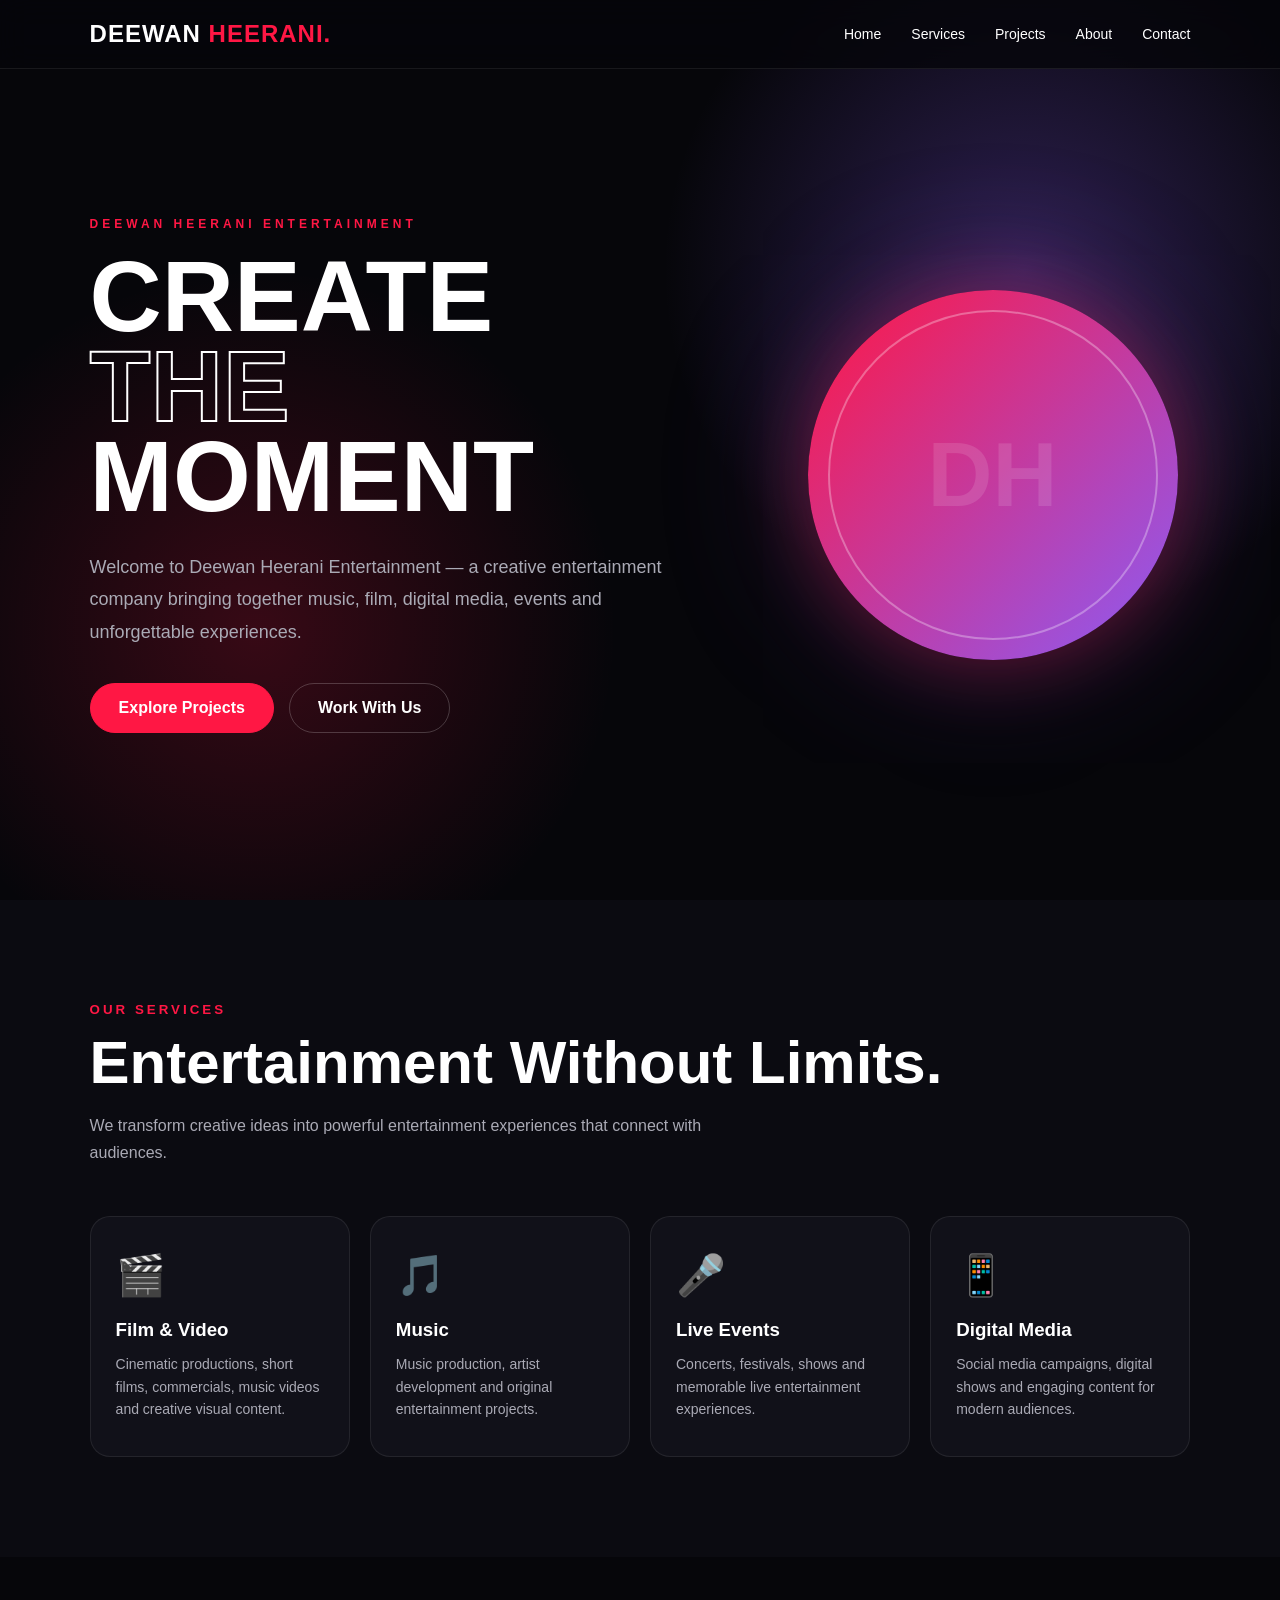
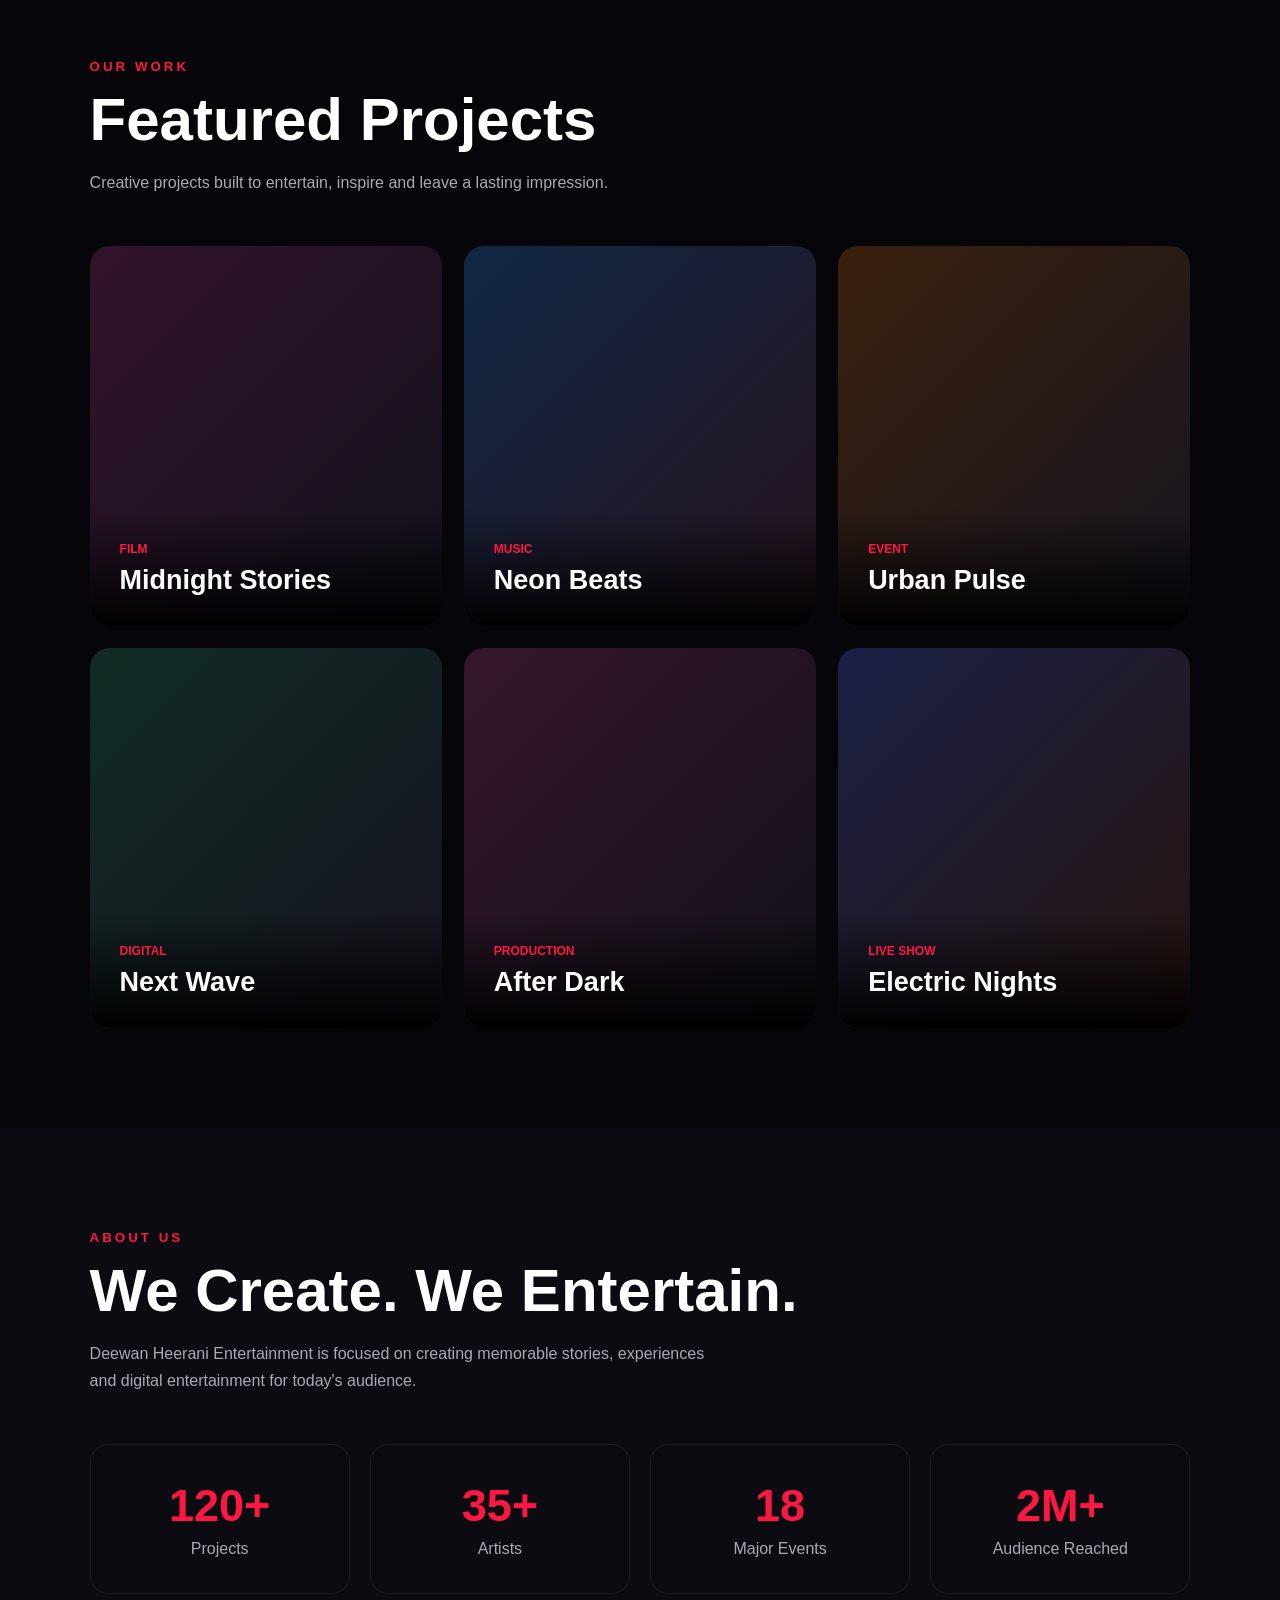
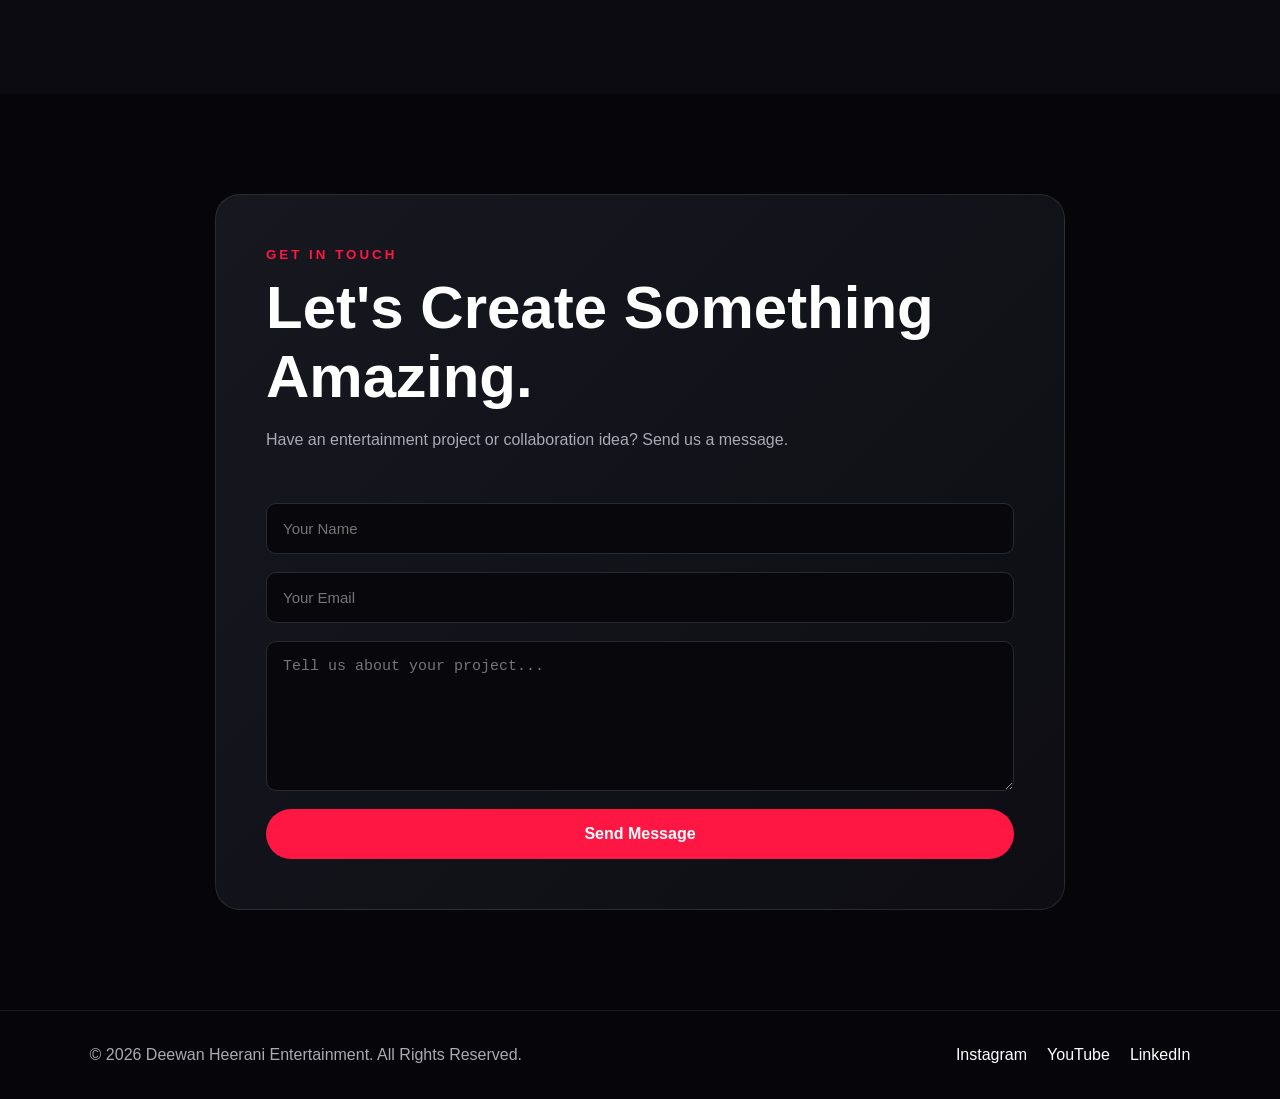
==== index.html @ 34974ae0 "Add files via upload" ====
<!DOCTYPE html>
<html lang="en">
<head>
  <meta charset="UTF-8">
  <meta name="viewport" content="width=device-width, initial-scale=1.0">
  <title>Deewan Heerani | Entertainment</title>
  <link rel="icon" type="image/icon" href="C:\Users\mohit computers\Desktop\first\ChatGPT Image Sep 24, 2026, 09_43_14 AM.png">
  <link rel="stylesheet" href="style.css">
</head>

<body>
  <nav>
    <div class="logo">DEEWAN <span>HEERANI.</span></div>

    <div class="menu" onclick="toggleMenu()">☰</div>

    <ul id="navLinks">
      <li><a href="#home">Home</a></li>
      <li><a href="#services">Services</a></li>
      <li><a href="#projects">Projects</a></li>
      <li><a href="#about">About</a></li>
      <li><a href="#contact">Contact</a></li>
    </ul>
  </nav>
  <section class="hero" id="home">

    <div class="hero-content">

      <div class="tag">
        DEEWAN HEERANI ENTERTAINMENT
      </div>

      <h1>
        CREATE<br>
        <span>THE</span><br>
        MOMENT
      </h1>

      <p>
        Welcome to Deewan Heerani Entertainment — a creative
        entertainment company bringing together music, film,
        digital media, events and unforgettable experiences.
      </p>

      <div class="buttons">
        <a href="#projects" class="btn primary">
          Explore Projects
        </a>

        <a href="#contact" class="btn">
          Work With Us
        </a>
      </div>

    </div>

    <div class="hero-art"></div>

  </section>

  <section class="services" id="services">

    <div class="section-title">
      <small>OUR SERVICES</small>
      <h2>Entertainment Without Limits.</h2>

      <p>
        We transform creative ideas into powerful entertainment
        experiences that connect with audiences.
      </p>
    </div>

    <div class="service-grid">

      <div class="service">
        <div class="service-icon">🎬</div>
        <h3>Film & Video</h3>
        <p>
          Cinematic productions, short films, commercials,
          music videos and creative visual content.
        </p>
      </div>

      <div class="service">
        <div class="service-icon">🎵</div>
        <h3>Music</h3>
        <p>
          Music production, artist development and original
          entertainment projects.
        </p>
      </div>

      <div class="service">
        <div class="service-icon">🎤</div>
        <h3>Live Events</h3>
        <p>
          Concerts, festivals, shows and memorable live
          entertainment experiences.
        </p>
      </div>

      <div class="service">
        <div class="service-icon">📱</div>
        <h3>Digital Media</h3>
        <p>
          Social media campaigns, digital shows and engaging
          content for modern audiences.
        </p>
      </div>

    </div>
  </section>

  <section id="projects">

    <div class="section-title">
      <small>OUR WORK</small>
      <h2>Featured Projects</h2>

      <p>
        Creative projects built to entertain, inspire and
        leave a lasting impression.
      </p>
    </div>

    <div class="projects">

      <div class="project">
        <div class="project-info">
          <span>FILM</span>
          <h3>Midnight Stories</h3>
        </div>
      </div>

      <div class="project">
        <div class="project-info">
          <span>MUSIC</span>
          <h3>Neon Beats</h3>
        </div>
      </div>

      <div class="project">
        <div class="project-info">
          <span>EVENT</span>
          <h3>Urban Pulse</h3>
        </div>
      </div>

      <div class="project">
        <div class="project-info">
          <span>DIGITAL</span>
          <h3>Next Wave</h3>
        </div>
      </div>

      <div class="project">
        <div class="project-info">
          <span>PRODUCTION</span>
          <h3>After Dark</h3>
        </div>
      </div>

      <div class="project">
        <div class="project-info">
          <span>LIVE SHOW</span>
          <h3>Electric Nights</h3>
        </div>
      </div>

    </div>
  </section>

  <section class="about" id="about">

    <div class="section-title">
      <small>ABOUT US</small>
      <h2>We Create. We Entertain.</h2>

      <p>
        Deewan Heerani Entertainment is focused on creating
        memorable stories, experiences and digital entertainment
        for today's audience.
      </p>
    </div>

    <div class="stats">

      <div class="stat">
        <h3>120+</h3>
        <p>Projects</p>
      </div>

      <div class="stat">
        <h3>35+</h3>
        <p>Artists</p>
      </div>

      <div class="stat">
        <h3>18</h3>
        <p>Major Events</p>
      </div>

      <div class="stat">
        <h3>2M+</h3>
        <p>Audience Reached</p>
      </div>

    </div>
  </section>

  <section id="contact">

    <div class="contact-box">

      <div class="section-title">
        <small>GET IN TOUCH</small>
        <h2>Let's Create Something Amazing.</h2>

        <p>
          Have an entertainment project or collaboration idea?
          Send us a message.
        </p>
      </div>

      <form id="contactForm">

        <input
          type="text"
          id="name"
          placeholder="Your Name"
          required
        >

        <input
          type="email"
          id="email"
          placeholder="Your Email"
          required
        >

        <textarea
          id="project"
          placeholder="Tell us about your project..."
          required
        ></textarea>

        <button type="submit">
          Send Message
        </button>

      </form>

      <div id="message"></div>

    </div>
  </section>

  <footer>

    <p>
      © 2026 Deewan Heerani Entertainment.
      All Rights Reserved.
    </p>

    <div class="socials">
      <a href="#">Instagram</a>
      <a href="#">YouTube</a>
      <a href="#">LinkedIn</a>
    </div>

  </footer>

  <script src="script.js">  </script>

</body>
</html>
---- style.css ----
* {
      margin: 0;
      padding: 0;
      box-sizing: border-box;
      scroll-behavior: smooth;
    }

    :root {
      --red: #ff1744;
      --purple: #8b5cf6;
      --black: #06060a;
      --card: #111119;
      --white: #fff;
      --gray: #aaaab5;
    }

    body {
      font-family: Arial, Helvetica, sans-serif;
      background: var(--black);
      color: var(--white);
    }

    /* NAVBAR */
    nav {
      position: fixed;
      top: 0;
      width: 100%;
      z-index: 1000;
      padding: 20px 7%;
      display: flex;
      justify-content: space-between;
      align-items: center;
      background: rgba(6,6,10,.8);
      backdrop-filter: blur(15px);
      border-bottom: 1px solid rgba(255,255,255,.08);
    }

    .logo {
      font-size: 24px;
      font-weight: 900;
      letter-spacing: 1px;
    }

    .logo span {
      color: var(--red);
    }

    nav ul {
      display: flex;
      gap: 30px;
      list-style: none;
    }

    nav a {
      color: white;
      text-decoration: none;
      font-size: 14px;
      transition: .3s;
    }

    nav a:hover {
      color: var(--red);
    }

    .menu {
      display: none;
      font-size: 28px;
      cursor: pointer;
    }

    /* HERO */
    .hero {
      min-height: 100vh;
      padding: 130px 7% 80px;
      display: flex;
      align-items: center;
      position: relative;
      overflow: hidden;
      background:
        radial-gradient(circle at 80% 30%, rgba(139,92,246,.3), transparent 30%),
        radial-gradient(circle at 20% 70%, rgba(255,23,68,.2), transparent 30%);
    }

    .hero-content {
      max-width: 800px;
      position: relative;
      z-index: 2;
    }

    .tag {
      color: var(--red);
      letter-spacing: 4px;
      font-size: 12px;
      font-weight: bold;
      margin-bottom: 20px;
    }

    .hero h1 {
      font-size: clamp(50px, 8vw, 100px);
      line-height: .9;
      text-transform: uppercase;
      margin-bottom: 30px;
    }

    .hero h1 span {
      color: transparent;
      -webkit-text-stroke: 2px white;
    }

    .hero p {
      max-width: 620px;
      color: var(--gray);
      line-height: 1.8;
      font-size: 18px;
      margin-bottom: 35px;
    }

    .buttons {
      display: flex;
      gap: 15px;
      flex-wrap: wrap;
    }

    .btn {
      display: inline-block;
      padding: 15px 28px;
      border-radius: 50px;
      color: white;
      text-decoration: none;
      border: 1px solid rgba(255,255,255,.2);
      font-weight: bold;
      transition: .3s;
    }

    .btn.primary {
      background: var(--red);
      border-color: var(--red);
    }

    .btn:hover {
      transform: translateY(-4px);
      box-shadow: 0 10px 35px rgba(255,23,68,.3);
    }

    /* HERO CIRCLE */
    .hero-art {
      position: absolute;
      right: 8%;
      width: 370px;
      height: 370px;
      border-radius: 50%;
      background: linear-gradient(135deg, var(--red), var(--purple));
      box-shadow:
        0 0 80px rgba(255,23,68,.35),
        0 0 150px rgba(139,92,246,.25);
      animation: float 5s ease-in-out infinite;
    }

    .hero-art::after {
      content: "DH";
      position: absolute;
      inset: 20px;
      border: 2px solid rgba(255,255,255,.3);
      border-radius: 50%;
      display: grid;
      place-items: center;
      font-size: 90px;
      font-weight: 900;
      color: rgba(255,255,255,.12);
    }

    @keyframes float {
      50% {
        transform: translateY(-25px) rotate(8deg);
      }
    }

    /* GENERAL */
    section {
      padding: 100px 7%;
    }

    .section-title {
      margin-bottom: 50px;
    }

    .section-title small {
      color: var(--red);
      letter-spacing: 3px;
      font-weight: bold;
    }

    .section-title h2 {
      font-size: clamp(35px,5vw,60px);
      margin-top: 10px;
    }

    .section-title p {
      color: var(--gray);
      max-width: 620px;
      line-height: 1.7;
      margin-top: 15px;
    }

    /* SERVICES */
    .services {
      background: #0b0b11;
    }

    .service-grid {
      display: grid;
      grid-template-columns: repeat(4,1fr);
      gap: 20px;
    }

    .service {
      background: var(--card);
      padding: 35px 25px;
      border-radius: 20px;
      border: 1px solid rgba(255,255,255,.08);
      transition: .4s;
    }

    .service:hover {
      transform: translateY(-10px);
      border-color: var(--red);
    }

    .service-icon {
      font-size: 40px;
      margin-bottom: 20px;
    }

    .service h3 {
      margin-bottom: 12px;
    }

    .service p {
      color: var(--gray);
      font-size: 14px;
      line-height: 1.6;
    }

    /* PROJECTS */
    .projects {
      display: grid;
      grid-template-columns: repeat(3,1fr);
      gap: 22px;
    }

    .project {
      height: 380px;
      position: relative;
      overflow: hidden;
      border-radius: 20px;
      cursor: pointer;
      background: linear-gradient(135deg,#32132b,#12121c);
      transition: .4s;
    }

    .project:nth-child(2) {
      background: linear-gradient(135deg,#102744,#27131e);
    }

    .project:nth-child(3) {
      background: linear-gradient(135deg,#39200d,#161521);
    }

    .project:nth-child(4) {
      background: linear-gradient(135deg,#102c25,#17121e);
    }

    .project:nth-child(5) {
      background: linear-gradient(135deg,#35162b,#111119);
    }

    .project:nth-child(6) {
      background: linear-gradient(135deg,#1b2046,#25140d);
    }

    .project:hover {
      transform: scale(1.02);
    }

    .project-info {
      position: absolute;
      bottom: 0;
      width: 100%;
      padding: 30px;
      background: linear-gradient(transparent,rgba(0,0,0,.95));
    }

    .project-info span {
      color: var(--red);
      font-size: 12px;
      font-weight: bold;
    }

    .project-info h3 {
      font-size: 27px;
      margin-top: 8px;
    }

    /* ABOUT */
    .about {
      background: #0b0b11;
    }

    .stats {
      display: grid;
      grid-template-columns: repeat(4,1fr);
      gap: 20px;
    }

    .stat {
      text-align: center;
      padding: 35px 15px;
      border: 1px solid rgba(255,255,255,.08);
      border-radius: 18px;
    }

    .stat h3 {
      color: var(--red);
      font-size: 45px;
    }

    .stat p {
      color: var(--gray);
      margin-top: 8px;
    }

    /* CONTACT */
    .contact-box {
      max-width: 850px;
      margin: auto;
      padding: 50px;
      border-radius: 25px;
      background: linear-gradient(135deg,#171720,#0d0d13);
      border: 1px solid rgba(255,255,255,.1);
    }

    form {
      display: grid;
      gap: 18px;
    }

    input,
    textarea {
      width: 100%;
      padding: 16px;
      background: #08080c;
      color: white;
      border: 1px solid #292936;
      border-radius: 10px;
      outline: none;
      font-size: 15px;
    }

    input:focus,
    textarea:focus {
      border-color: var(--red);
    }

    textarea {
      min-height: 150px;
      resize: vertical;
    }

    button {
      padding: 16px;
      border: none;
      border-radius: 50px;
      background: var(--red);
      color: white;
      font-size: 16px;
      font-weight: bold;
      cursor: pointer;
      transition: .3s;
    }

    button:hover {
      background: #e00035;
      transform: translateY(-2px);
    }

    #message {
      display: none;
      color: #49e68a;
      text-align: center;
      margin-top: 15px;
    }

    /* FOOTER */
    footer {
      padding: 35px 7%;
      border-top: 1px solid rgba(255,255,255,.08);
      display: flex;
      justify-content: space-between;
      color: var(--gray);
    }

    .socials {
      display: flex;
      gap: 20px;
    }

    .socials a {
      color: white;
      text-decoration: none;
    }

    .socials a:hover {
      color: var(--red);
    }

    /* MOBILE */
    @media(max-width:900px) {
      .hero-art {
        right: -100px;
        opacity: .25;
      }

      .service-grid,
      .projects {
        grid-template-columns: repeat(2,1fr);
      }

      .stats {
        grid-template-columns: repeat(2,1fr);
      }
    }

    @media(max-width:650px) {
      nav ul {
        display: none;
        position: absolute;
        top: 75px;
        left: 0;
        width: 100%;
        padding: 25px;
        background: #08080c;
        flex-direction: column;
        text-align: center;
      }

      nav ul.active {
        display: flex;
      }

      .menu {
        display: block;
      }

      .hero h1 {
        font-size: 55px;
      }

      .service-grid,
      .projects,
      .stats {
        grid-template-columns: 1fr;
      }

      .contact-box {
        padding: 30px 20px;
      }

      footer {
        flex-direction: column;
        gap: 20px;
        text-align: center;
      }
    }
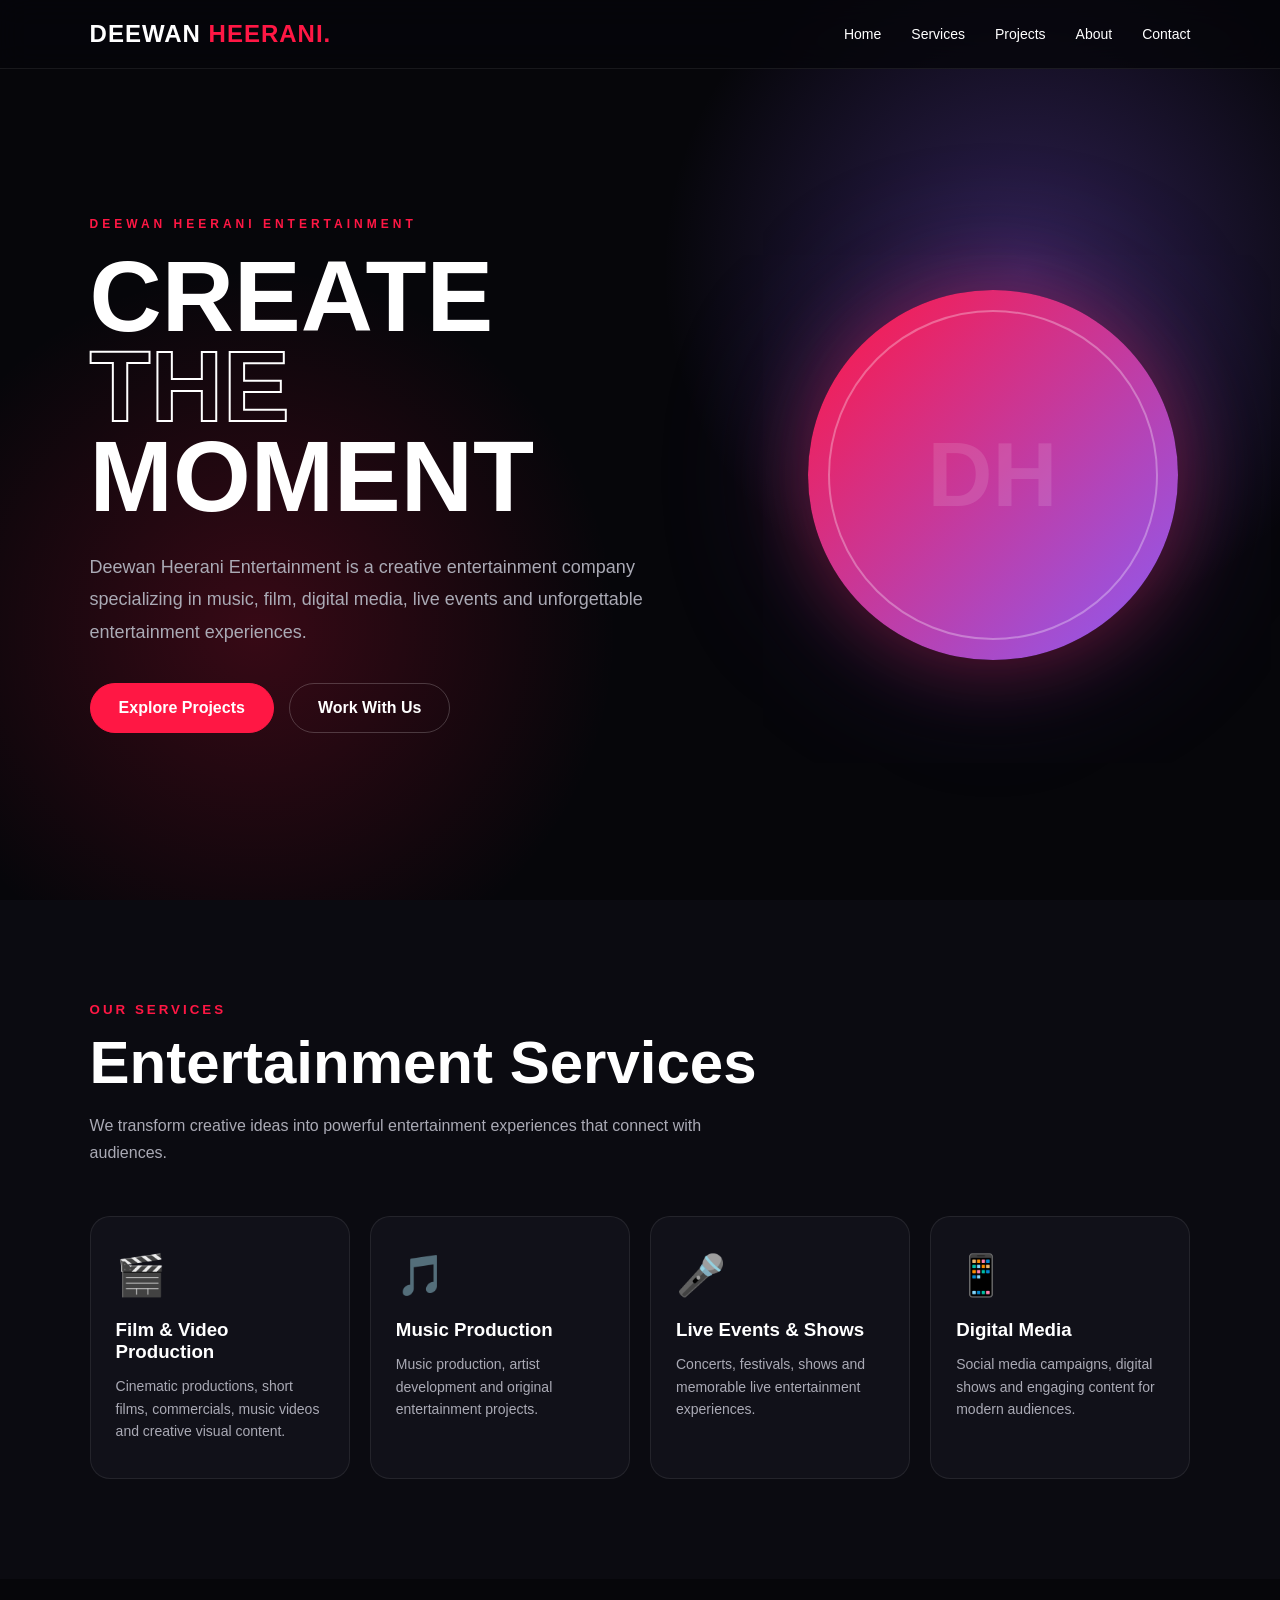
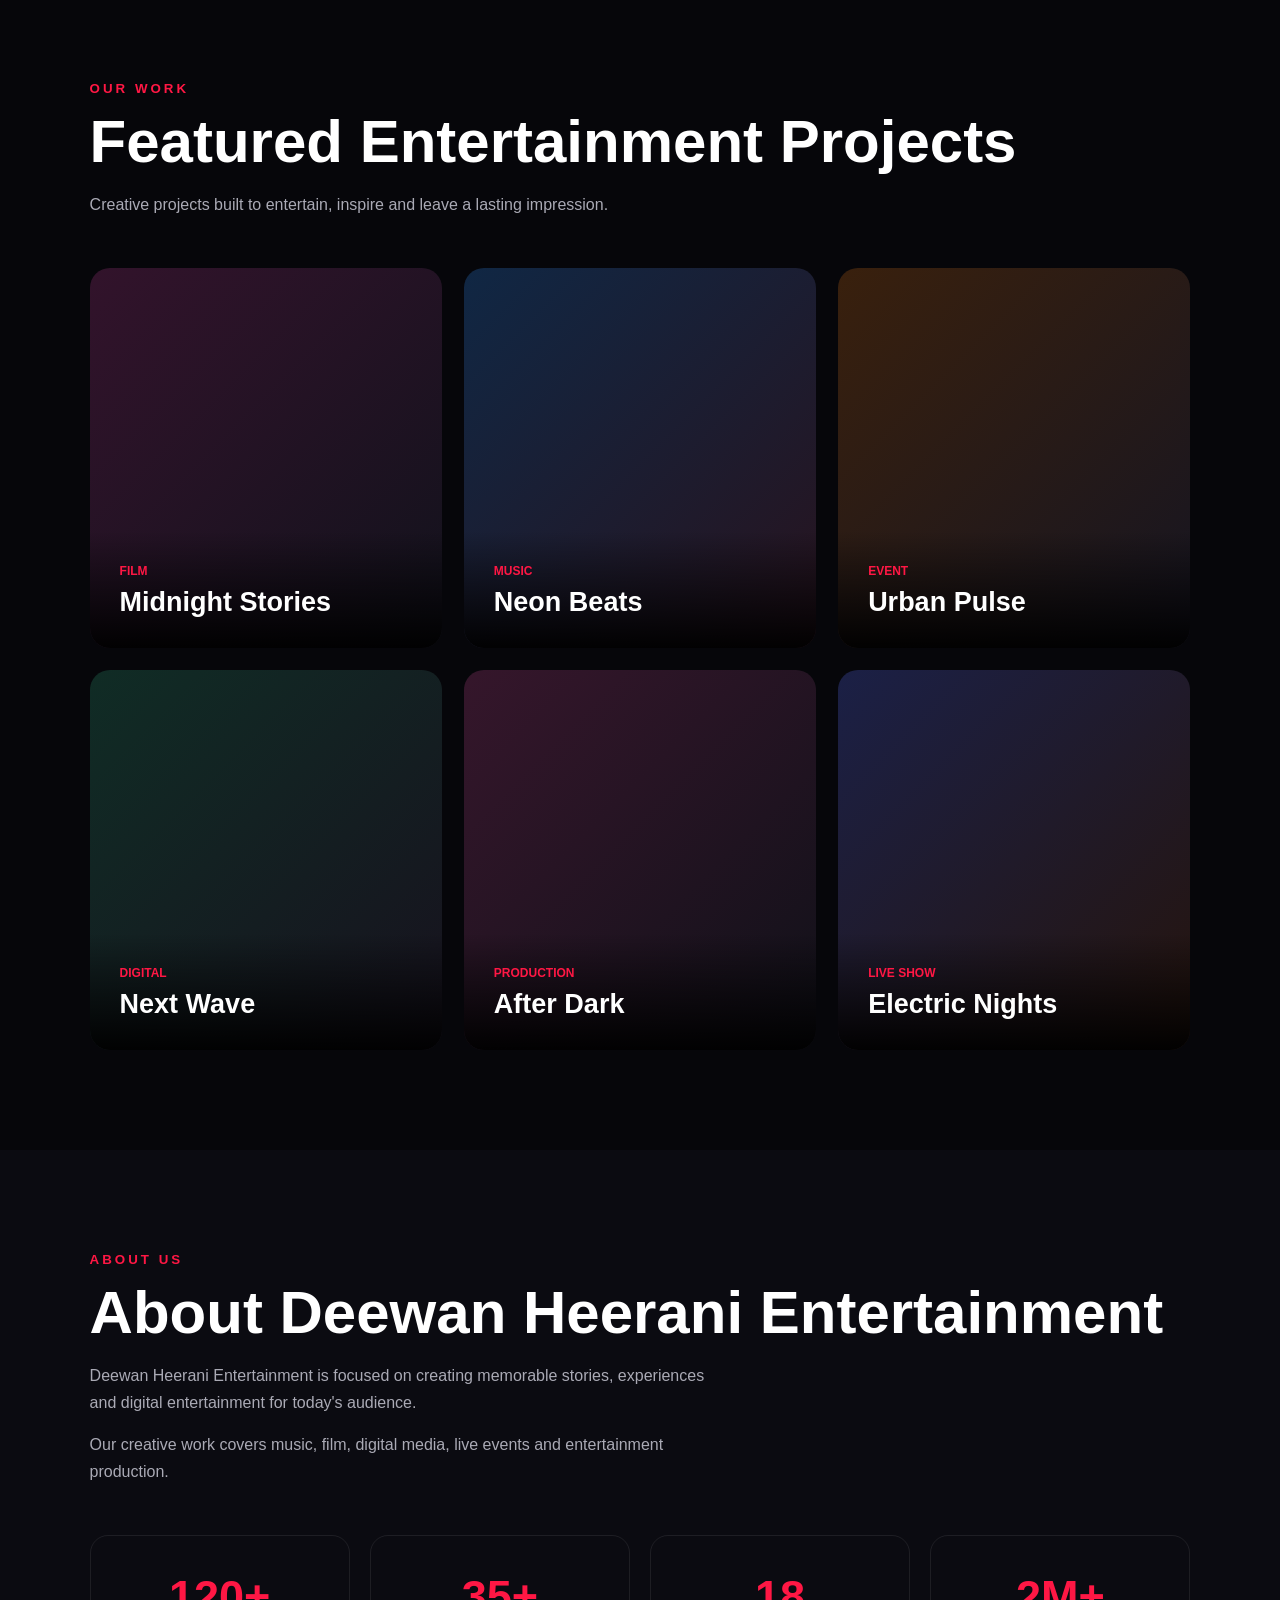
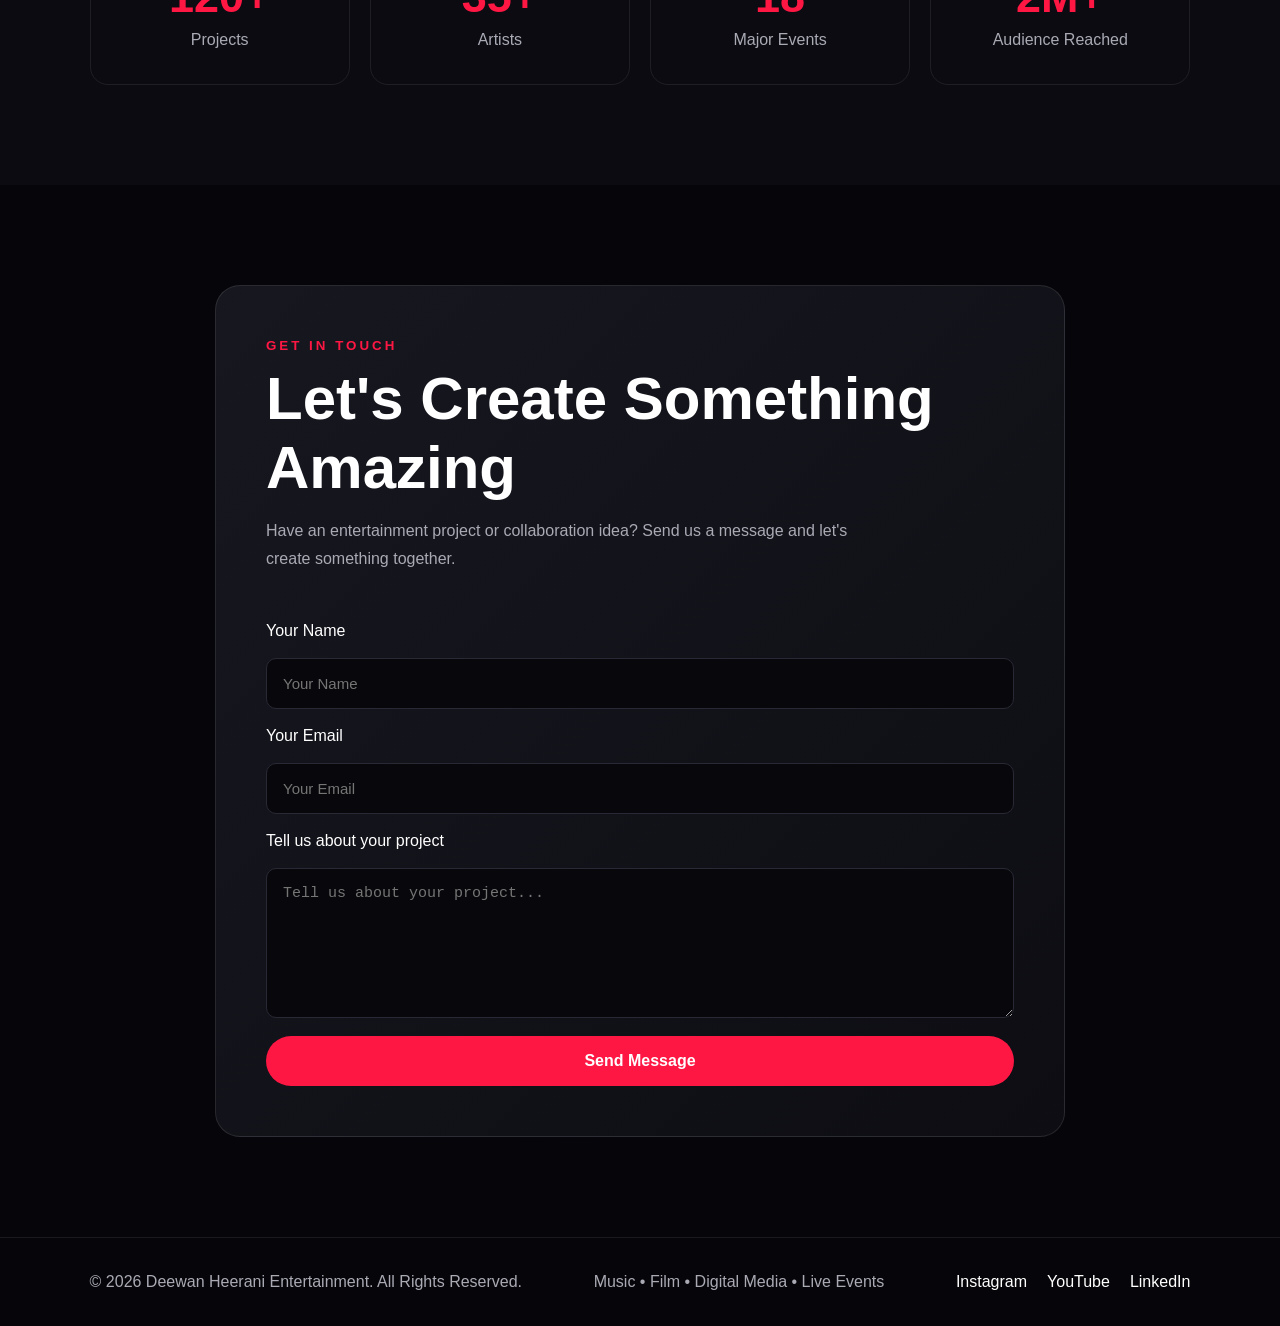
==== commit 66bd12bb: "Update index.html" ====
--- a/index.html
+++ b/index.html
@@ -1,259 +1,600 @@
 <!DOCTYPE html>
 <html lang="en">
+
 <head>
   <meta charset="UTF-8">
+
   <meta name="viewport" content="width=device-width, initial-scale=1.0">
-  <title>Deewan Heerani | Entertainment</title>
-  <link rel="icon" type="image/icon" href="C:\Users\mohit computers\Desktop\first\ChatGPT Image Sep 24, 2026, 09_43_14 AM.png">
-  <link rel="stylesheet" href="style.css">
+
+  <title>Deewan Heerani Entertainment | Music, Film & Digital Media</title>
+
+  <meta
+    name="description"
+    content="Deewan Heerani Entertainment is a creative entertainment company specializing in music, film, digital media, live events and creative entertainment experiences."
+  >
+
+  <meta
+    name="keywords"
+    content="Deewan Heerani, Deewan Heerani Entertainment, music, film, digital media, live events, entertainment, video production"
+  >
+
+  <meta
+    name="author"
+    content="Deewan Heerani Entertainment"
+  >
+
+  <meta
+    name="robots"
+    content="index, follow"
+  >
+  <link
+    rel="canonical"
+    href="https://dhking-webir.github.io/YOUR-REPOSITORY-NAME/"
+  >
+
+  <meta
+    property="og:type"
+    content="website"
+  >
+
+  <meta
+    property="og:title"
+    content="Deewan Heerani Entertainment | Music, Film & Digital Media"
+  >
+
+  <meta
+    property="og:description"
+    content="Music, film, digital media, live events and creative entertainment experiences by Deewan Heerani Entertainment."
+  >
+
+  <meta
+    property="og:url"
+    content="https://dhking-webir.github.io/YOUR-REPOSITORY-NAME/"
+  >
+
+  <meta
+    property="og:site_name"
+    content="Deewan Heerani Entertainment"
+  >
+
+  <meta
+    property="og:image"
+    content="images/og-image.jpg"
+  >
+
+  <meta
+    name="twitter:card"
+    content="summary_large_image"
+  >
+
+  <meta
+    name="twitter:title"
+    content="Deewan Heerani Entertainment"
+  >
+
+  <meta
+    name="twitter:description"
+    content="Music, film, digital media, live events and creative entertainment experiences."
+  >
+
+  <meta
+    name="twitter:image"
+    content="images/og-image.jpg"
+  >
+
+  <link
+    rel="icon"
+    type="image/png"
+    href="favicon.png"
+  >
+
+  <link
+    rel="stylesheet"
+    href="style.css"
+  >
+
+  <script type="application/ld+json">
+  {
+    "@context": "https://schema.org",
+    "@type": "EntertainmentBusiness",
+    "name": "Deewan Heerani Entertainment",
+    "description": "A creative entertainment company specializing in music, film, digital media, live events and creative entertainment experiences.",
+    "url": "https://dhking-webir.github.io/YOUR-REPOSITORY-NAME/"
+  }
+  </script>
+
 </head>
 
+
 <body>
-  <nav>
-    <div class="logo">DEEWAN <span>HEERANI.</span></div>
-
-    <div class="menu" onclick="toggleMenu()">☰</div>
+
+  <nav aria-label="Main navigation">
+
+    <div class="logo">
+      DEEWAN <span>HEERANI.</span>
+    </div>
+
+    <div
+      class="menu"
+      onclick="toggleMenu()"
+      aria-label="Open navigation menu"
+    >
+      ☰
+    </div>
 
     <ul id="navLinks">
-      <li><a href="#home">Home</a></li>
-      <li><a href="#services">Services</a></li>
-      <li><a href="#projects">Projects</a></li>
-      <li><a href="#about">About</a></li>
-      <li><a href="#contact">Contact</a></li>
+
+      <li>
+        <a href="#home">Home</a>
+      </li>
+
+      <li>
+        <a href="#services">Services</a>
+      </li>
+
+      <li>
+        <a href="#projects">Projects</a>
+      </li>
+
+      <li>
+        <a href="#about">About</a>
+      </li>
+
+      <li>
+        <a href="#contact">Contact</a>
+      </li>
+
     </ul>
+
   </nav>
-  <section class="hero" id="home">
-
-    <div class="hero-content">
-
-      <div class="tag">
-        DEEWAN HEERANI ENTERTAINMENT
-      </div>
-
-      <h1>
-        CREATE<br>
-        <span>THE</span><br>
-        MOMENT
-      </h1>
-
-      <p>
-        Welcome to Deewan Heerani Entertainment — a creative
-        entertainment company bringing together music, film,
-        digital media, events and unforgettable experiences.
-      </p>
-
-      <div class="buttons">
-        <a href="#projects" class="btn primary">
-          Explore Projects
-        </a>
-
-        <a href="#contact" class="btn">
-          Work With Us
-        </a>
-      </div>
-
-    </div>
-
-    <div class="hero-art"></div>
-
-  </section>
-
-  <section class="services" id="services">
-
-    <div class="section-title">
-      <small>OUR SERVICES</small>
-      <h2>Entertainment Without Limits.</h2>
-
-      <p>
-        We transform creative ideas into powerful entertainment
-        experiences that connect with audiences.
-      </p>
-    </div>
-
-    <div class="service-grid">
-
-      <div class="service">
-        <div class="service-icon">🎬</div>
-        <h3>Film & Video</h3>
+
+  <main>
+
+    <section
+      class="hero"
+      id="home"
+    >
+
+      <div class="hero-content">
+
+        <div class="tag">
+          DEEWAN HEERANI ENTERTAINMENT
+        </div>
+
+        <h1>
+          CREATE
+          <br>
+
+          <span>THE</span>
+
+          <br>
+
+          MOMENT
+        </h1>
+
         <p>
-          Cinematic productions, short films, commercials,
-          music videos and creative visual content.
+          Deewan Heerani Entertainment is a creative entertainment
+          company specializing in music, film, digital media,
+          live events and unforgettable entertainment experiences.
         </p>
-      </div>
-
-      <div class="service">
-        <div class="service-icon">🎵</div>
-        <h3>Music</h3>
+
+        <div class="buttons">
+
+          <a
+            href="#projects"
+            class="btn primary"
+          >
+            Explore Projects
+          </a>
+
+          <a
+            href="#contact"
+            class="btn"
+          >
+            Work With Us
+          </a>
+
+        </div>
+
+      </div>
+
+      <div
+        class="hero-art"
+        aria-hidden="true"
+      ></div>
+
+    </section>
+
+    <section
+      class="services"
+      id="services"
+    >
+
+      <div class="section-title">
+
+        <small>OUR SERVICES</small>
+
+        <h2>
+          Entertainment Services
+        </h2>
+
         <p>
-          Music production, artist development and original
-          entertainment projects.
+          We transform creative ideas into powerful entertainment
+          experiences that connect with audiences.
         </p>
-      </div>
-
-      <div class="service">
-        <div class="service-icon">🎤</div>
-        <h3>Live Events</h3>
+
+      </div>
+
+
+      <div class="service-grid">
+
+
+        <div class="service">
+
+          <div
+            class="service-icon"
+            aria-hidden="true"
+          >
+            🎬
+          </div>
+
+          <h3>
+            Film & Video Production
+          </h3>
+
+          <p>
+            Cinematic productions, short films, commercials,
+            music videos and creative visual content.
+          </p>
+
+        </div>
+
+
+        <div class="service">
+
+          <div
+            class="service-icon"
+            aria-hidden="true"
+          >
+            🎵
+          </div>
+
+          <h3>
+            Music Production
+          </h3>
+
+          <p>
+            Music production, artist development and original
+            entertainment projects.
+          </p>
+
+        </div>
+
+
+        <div class="service">
+
+          <div
+            class="service-icon"
+            aria-hidden="true"
+          >
+            🎤
+          </div>
+
+          <h3>
+            Live Events & Shows
+          </h3>
+
+          <p>
+            Concerts, festivals, shows and memorable live
+            entertainment experiences.
+          </p>
+
+        </div>
+
+
+        <div class="service">
+
+          <div
+            class="service-icon"
+            aria-hidden="true"
+          >
+            📱
+          </div>
+
+          <h3>
+            Digital Media
+          </h3>
+
+          <p>
+            Social media campaigns, digital shows and engaging
+            content for modern audiences.
+          </p>
+
+        </div>
+
+      </div>
+
+    </section>
+
+    <section id="projects">
+
+      <div class="section-title">
+
+        <small>OUR WORK</small>
+
+        <h2>
+          Featured Entertainment Projects
+        </h2>
+
         <p>
-          Concerts, festivals, shows and memorable live
-          entertainment experiences.
+          Creative projects built to entertain, inspire and
+          leave a lasting impression.
         </p>
-      </div>
-
-      <div class="service">
-        <div class="service-icon">📱</div>
-        <h3>Digital Media</h3>
+
+      </div>
+
+
+      <div class="projects">
+
+
+        <article class="project">
+
+          <div class="project-info">
+
+            <span>FILM</span>
+
+            <h3>
+              Midnight Stories
+            </h3>
+
+          </div>
+
+        </article>
+
+
+        <article class="project">
+
+          <div class="project-info">
+
+            <span>MUSIC</span>
+
+            <h3>
+              Neon Beats
+            </h3>
+
+          </div>
+
+        </article>
+
+
+        <article class="project">
+
+          <div class="project-info">
+
+            <span>EVENT</span>
+
+            <h3>
+              Urban Pulse
+            </h3>
+
+          </div>
+
+        </article>
+
+
+        <article class="project">
+
+          <div class="project-info">
+
+            <span>DIGITAL</span>
+
+            <h3>
+              Next Wave
+            </h3>
+
+          </div>
+
+        </article>
+
+
+        <article class="project">
+
+          <div class="project-info">
+
+            <span>PRODUCTION</span>
+
+            <h3>
+              After Dark
+            </h3>
+
+          </div>
+
+        </article>
+
+
+        <article class="project">
+
+          <div class="project-info">
+
+            <span>LIVE SHOW</span>
+
+            <h3>
+              Electric Nights
+            </h3>
+
+          </div>
+
+        </article>
+
+
+      </div>
+
+    </section>
+
+    <section
+      class="about"
+      id="about"
+    >
+
+      <div class="section-title">
+
+        <small>ABOUT US</small>
+
+        <h2>
+          About Deewan Heerani Entertainment
+        </h2>
+
         <p>
-          Social media campaigns, digital shows and engaging
-          content for modern audiences.
+          Deewan Heerani Entertainment is focused on creating
+          memorable stories, experiences and digital entertainment
+          for today's audience.
         </p>
-      </div>
-
-    </div>
-  </section>
-
-  <section id="projects">
-
-    <div class="section-title">
-      <small>OUR WORK</small>
-      <h2>Featured Projects</h2>
-
-      <p>
-        Creative projects built to entertain, inspire and
-        leave a lasting impression.
-      </p>
-    </div>
-
-    <div class="projects">
-
-      <div class="project">
-        <div class="project-info">
-          <span>FILM</span>
-          <h3>Midnight Stories</h3>
-        </div>
-      </div>
-
-      <div class="project">
-        <div class="project-info">
-          <span>MUSIC</span>
-          <h3>Neon Beats</h3>
-        </div>
-      </div>
-
-      <div class="project">
-        <div class="project-info">
-          <span>EVENT</span>
-          <h3>Urban Pulse</h3>
-        </div>
-      </div>
-
-      <div class="project">
-        <div class="project-info">
-          <span>DIGITAL</span>
-          <h3>Next Wave</h3>
-        </div>
-      </div>
-
-      <div class="project">
-        <div class="project-info">
-          <span>PRODUCTION</span>
-          <h3>After Dark</h3>
-        </div>
-      </div>
-
-      <div class="project">
-        <div class="project-info">
-          <span>LIVE SHOW</span>
-          <h3>Electric Nights</h3>
-        </div>
-      </div>
-
-    </div>
-  </section>
-
-  <section class="about" id="about">
-
-    <div class="section-title">
-      <small>ABOUT US</small>
-      <h2>We Create. We Entertain.</h2>
-
-      <p>
-        Deewan Heerani Entertainment is focused on creating
-        memorable stories, experiences and digital entertainment
-        for today's audience.
-      </p>
-    </div>
-
-    <div class="stats">
-
-      <div class="stat">
-        <h3>120+</h3>
-        <p>Projects</p>
-      </div>
-
-      <div class="stat">
-        <h3>35+</h3>
-        <p>Artists</p>
-      </div>
-
-      <div class="stat">
-        <h3>18</h3>
-        <p>Major Events</p>
-      </div>
-
-      <div class="stat">
-        <h3>2M+</h3>
-        <p>Audience Reached</p>
-      </div>
-
-    </div>
-  </section>
-
-  <section id="contact">
-
-    <div class="contact-box">
-
-      <div class="section-title">
-        <small>GET IN TOUCH</small>
-        <h2>Let's Create Something Amazing.</h2>
 
         <p>
-          Have an entertainment project or collaboration idea?
-          Send us a message.
+          Our creative work covers music, film, digital media,
+          live events and entertainment production.
         </p>
-      </div>
-
-      <form id="contactForm">
-
-        <input
-          type="text"
-          id="name"
-          placeholder="Your Name"
-          required
-        >
-
-        <input
-          type="email"
-          id="email"
-          placeholder="Your Email"
-          required
-        >
-
-        <textarea
-          id="project"
-          placeholder="Tell us about your project..."
-          required
-        ></textarea>
-
-        <button type="submit">
-          Send Message
-        </button>
-
-      </form>
-
-      <div id="message"></div>
-
-    </div>
-  </section>
+
+      </div>
+
+
+      <div class="stats">
+
+
+        <div class="stat">
+
+          <h3>
+            120+
+          </h3>
+
+          <p>
+            Projects
+          </p>
+
+        </div>
+
+
+        <div class="stat">
+
+          <h3>
+            35+
+          </h3>
+
+          <p>
+            Artists
+          </p>
+
+        </div>
+
+
+        <div class="stat">
+
+          <h3>
+            18
+          </h3>
+
+          <p>
+            Major Events
+          </p>
+
+        </div>
+
+
+        <div class="stat">
+
+          <h3>
+            2M+
+          </h3>
+
+          <p>
+            Audience Reached
+          </p>
+
+        </div>
+
+
+      </div>
+
+    </section>
+
+    <section id="contact">
+
+      <div class="contact-box">
+
+        <div class="section-title">
+
+          <small>
+            GET IN TOUCH
+          </small>
+
+          <h2>
+            Let's Create Something Amazing
+          </h2>
+
+          <p>
+            Have an entertainment project or collaboration idea?
+            Send us a message and let's create something together.
+          </p>
+
+        </div>
+
+
+        <form id="contactForm">
+
+          <label for="name">
+            Your Name
+          </label>
+
+          <input
+            type="text"
+            id="name"
+            name="name"
+            placeholder="Your Name"
+            autocomplete="name"
+            required
+          >
+
+
+          <label for="email">
+            Your Email
+          </label>
+
+          <input
+            type="email"
+            id="email"
+            name="email"
+            placeholder="Your Email"
+            autocomplete="email"
+            required
+          >
+
+
+          <label for="project">
+            Tell us about your project
+          </label>
+
+          <textarea
+            id="project"
+            name="project"
+            placeholder="Tell us about your project..."
+            required
+          ></textarea>
+
+
+          <button type="submit">
+            Send Message
+          </button>
+
+        </form>
+
+
+        <div id="message"></div>
+
+      </div>
+
+    </section>
+
+  </main>
 
   <footer>
 
@@ -262,15 +603,41 @@
       All Rights Reserved.
     </p>
 
+    <p>
+      Music • Film • Digital Media • Live Events
+    </p>
+
     <div class="socials">
-      <a href="#">Instagram</a>
-      <a href="#">YouTube</a>
-      <a href="#">LinkedIn</a>
+
+      <!-- Replace # with your real profile URLs -->
+
+      <a
+        href="#"
+        aria-label="Deewan Heerani Entertainment on Instagram"
+      >
+        Instagram
+      </a>
+
+      <a
+        href="#"
+        aria-label="Deewan Heerani Entertainment on YouTube"
+      >
+        YouTube
+      </a>
+
+      <a
+        href="#"
+        aria-label="Deewan Heerani Entertainment on LinkedIn"
+      >
+        LinkedIn
+      </a>
+
     </div>
 
   </footer>
 
-  <script src="script.js">  </script>
+  <script src="script.js"></script>
 
 </body>
+
 </html>
